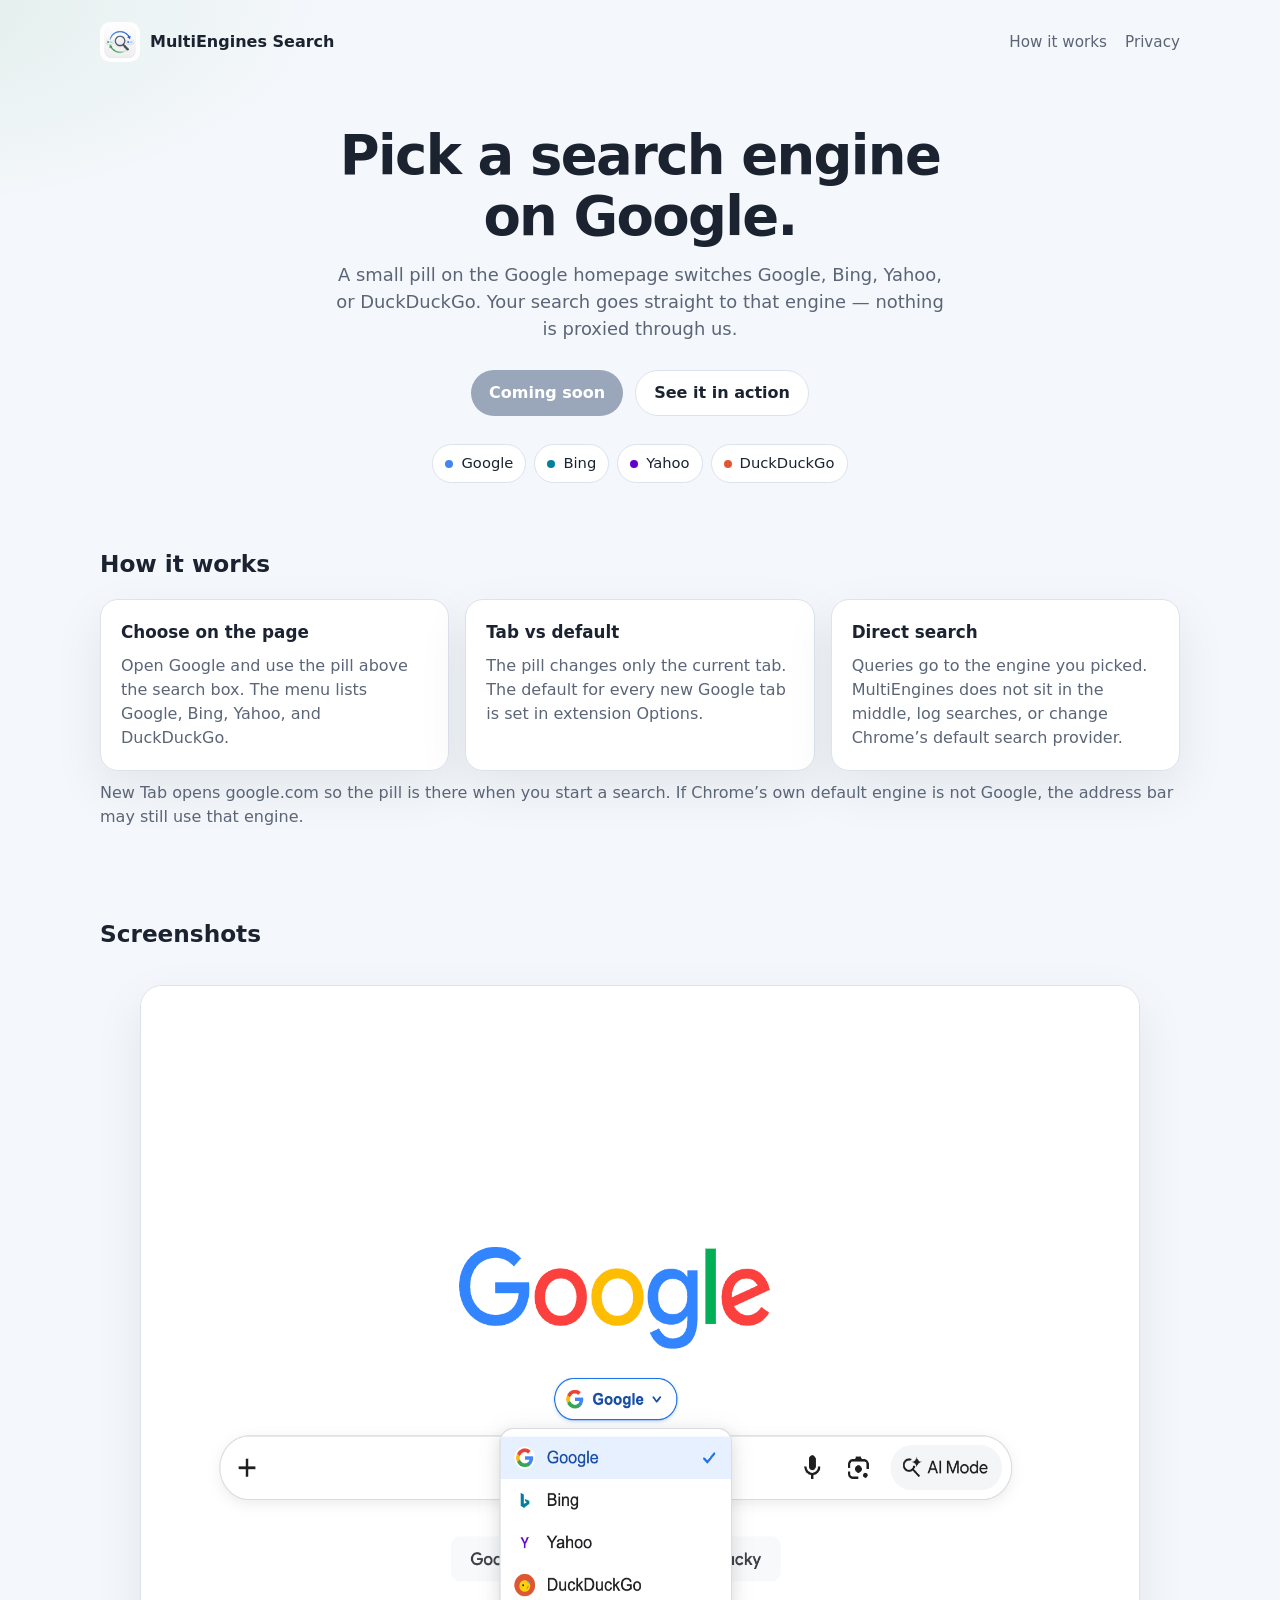
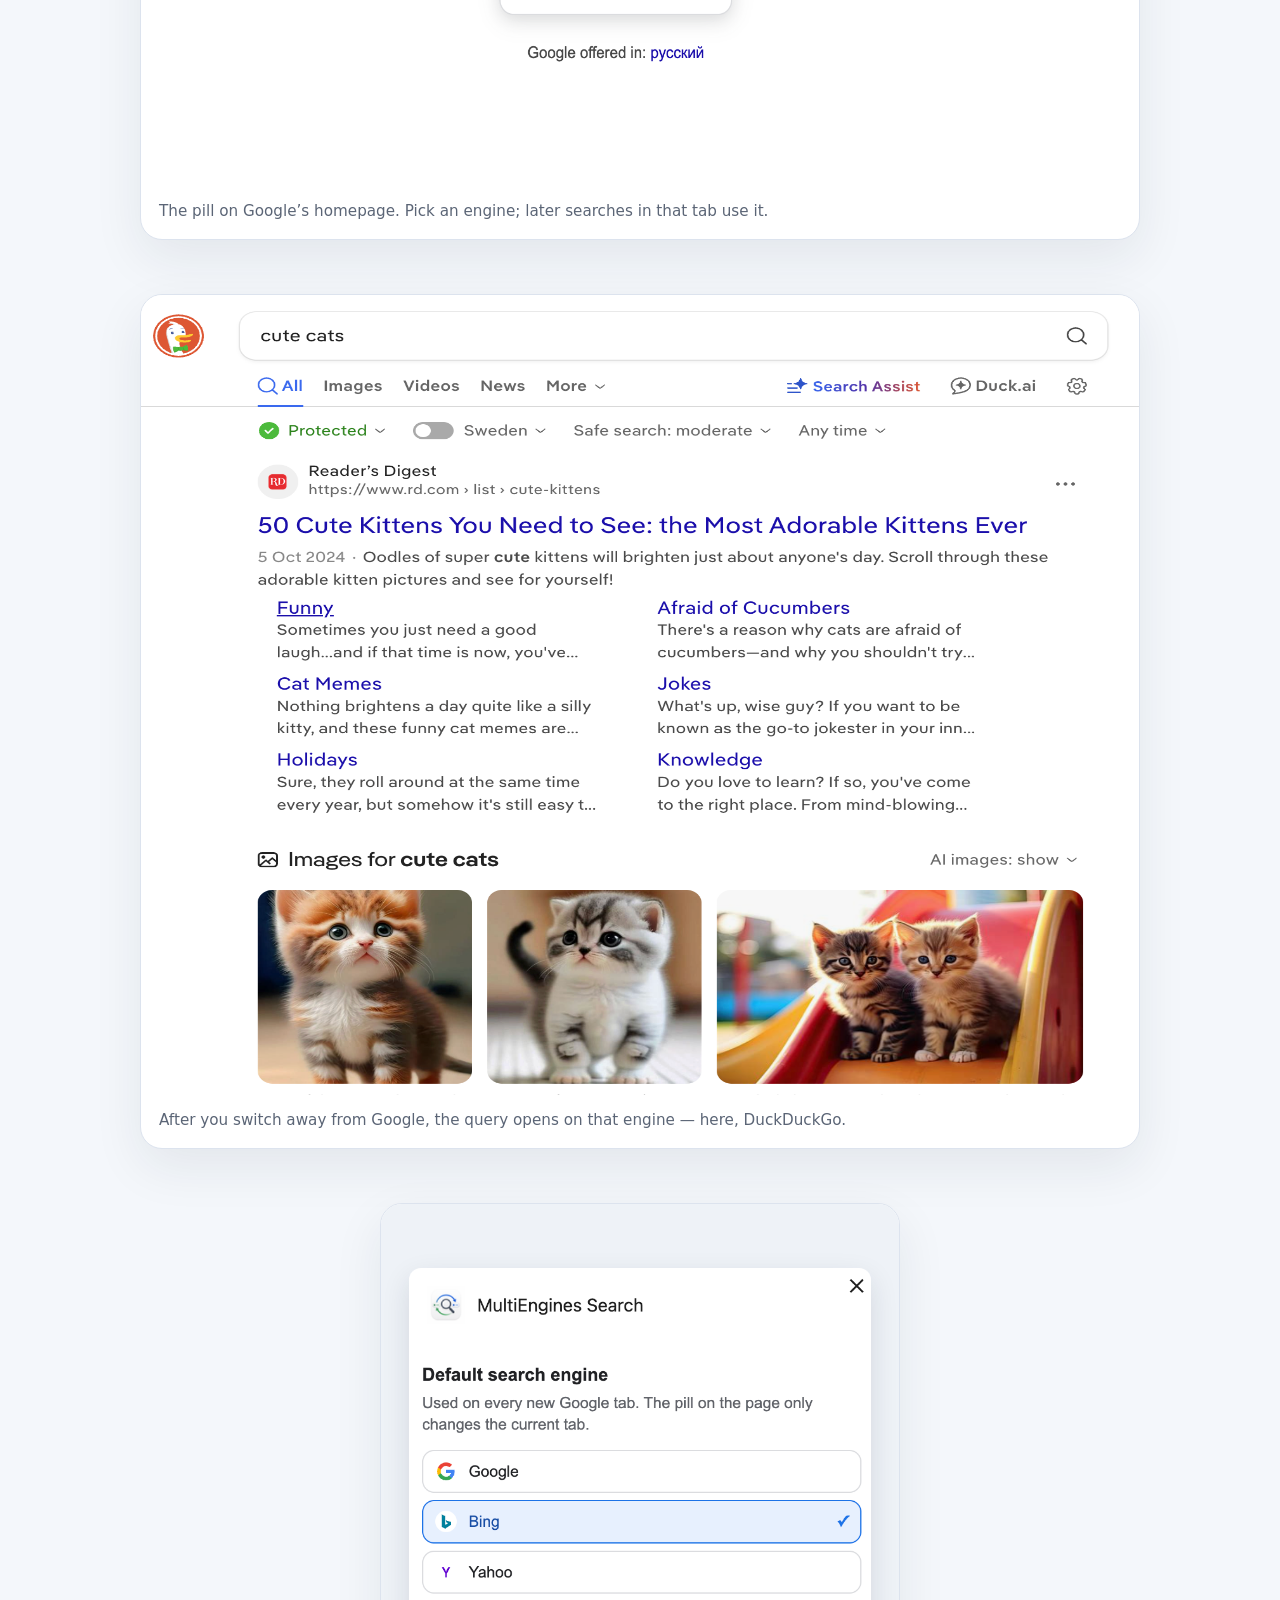
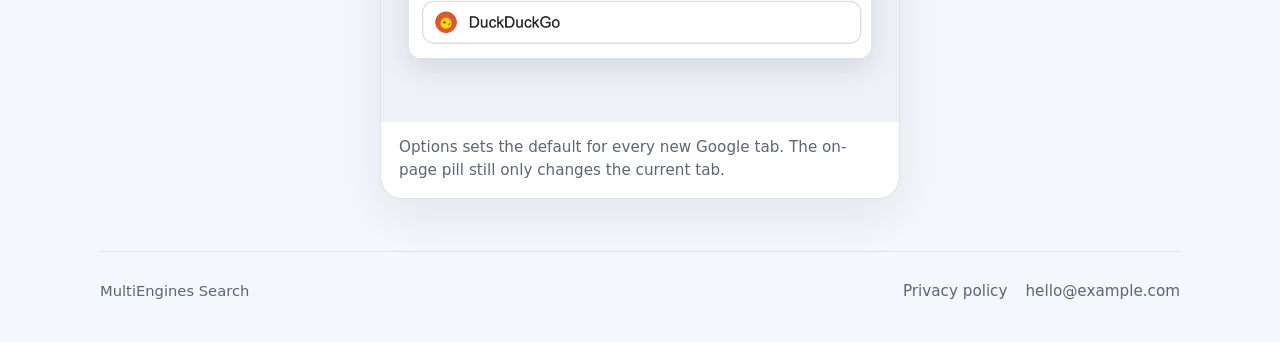
==== index.html @ 8cc6a59e "init(git): init project" ====
<!doctype html>
<html lang="en">
  <head>
    <meta charset="UTF-8" />
    <meta name="viewport" content="width=device-width, initial-scale=1" />
    <title>MultiEngines Search — Pick a search engine on Google</title>
    <meta
      name="description"
      content="A Chrome extension that adds an engine picker to Google. Search Google, Bing, Yahoo, or DuckDuckGo without changing Chrome’s default search provider."
    />
    <link rel="canonical" href="https://defaultsearch.online/" />
    <link rel="icon" href="assets/favicon.png" type="image/png" />
    <meta property="og:title" content="MultiEngines Search" />
    <meta
      property="og:description"
      content="Pick a search engine on Google. Searches go directly to the engine you choose — no proxy."
    />
    <meta property="og:url" content="https://defaultsearch.online/" />
    <meta property="og:image" content="https://defaultsearch.online/assets/logo.png" />
    <link rel="stylesheet" href="styles.css" />
  </head>
  <body>
    <header class="wrap site-header">
      <a class="brand" href="/">
        <img src="assets/logo.png" alt="" width="40" height="40" />
        MultiEngines Search
      </a>
      <nav class="nav">
        <a href="#how">How it works</a>
        <a href="privacy.html">Privacy</a>
      </nav>
    </header>

    <main>
      <section class="wrap hero">
        <h1>Pick a search engine on Google.</h1>
        <p class="lede">
          A small pill on the Google homepage switches Google, Bing, Yahoo, or
          DuckDuckGo. Your search goes straight to that engine — nothing is
          proxied through us.
        </p>
        <div class="actions">
          <a class="btn btn-primary" data-store-cta href="#">Coming soon</a>
          <a class="btn btn-ghost" href="#screens">See it in action</a>
        </div>
        <div class="engines" aria-label="Supported search engines">
          <span class="engine"><i class="g"></i> Google</span>
          <span class="engine"><i class="b"></i> Bing</span>
          <span class="engine"><i class="y"></i> Yahoo</span>
          <span class="engine"><i class="d"></i> DuckDuckGo</span>
        </div>
      </section>

      <section class="wrap section" id="how">
        <h2>How it works</h2>
        <div class="grid">
          <article class="card">
            <h3>Choose on the page</h3>
            <p>
              Open Google and use the pill above the search box. The menu lists
              Google, Bing, Yahoo, and DuckDuckGo.
            </p>
          </article>
          <article class="card">
            <h3>Tab vs default</h3>
            <p>
              The pill changes only the current tab. The default for every new
              Google tab is set in extension Options.
            </p>
          </article>
          <article class="card">
            <h3>Direct search</h3>
            <p>
              Queries go to the engine you picked. MultiEngines does not sit in
              the middle, log searches, or change Chrome’s default search
              provider.
            </p>
          </article>
        </div>
        <p class="note">
          New Tab opens google.com so the pill is there when you start a search.
          If Chrome’s own default engine is not Google, the address bar may
          still use that engine.
        </p>
      </section>

      <section class="wrap section" id="screens">
        <h2>Screenshots</h2>
        <div class="shots">
          <figure class="shot">
            <img
              src="assets/main_engine_switch.png"
              alt="Engine picker pill open on the Google homepage"
              width="1280"
              height="800"
            />
            <figcaption>
              The pill on Google’s homepage. Pick an engine; later searches in
              that tab use it.
            </figcaption>
          </figure>
          <figure class="shot">
            <img
              src="assets/duck_example_search.png"
              alt="Search results on DuckDuckGo after switching engines"
              width="1280"
              height="800"
            />
            <figcaption>
              After you switch away from Google, the query opens on that engine
              — here, DuckDuckGo.
            </figcaption>
          </figure>
          <figure class="shot square">
            <div class="frame">
              <img
                src="assets/options.png"
                alt="Extension options: default search engine list"
                width="700"
                height="600"
              />
            </div>
            <figcaption>
              Options sets the default for every new Google tab. The on-page
              pill still only changes the current tab.
            </figcaption>
          </figure>
        </div>
      </section>
    </main>

    <footer class="wrap site-footer">
      <span>MultiEngines Search</span>
      <nav class="nav">
        <a href="privacy.html">Privacy policy</a>
        <a data-email href="mailto:hello@example.com">hello@example.com</a>
      </nav>
    </footer>
    <script src="config.js"></script>
  </body>
</html>
---- styles.css ----
:root {
  --blue: #2b7de9;
  --blue-deep: #1d5fc0;
  --green: #2ea44f;
  --ink: #1b2330;
  --muted: #5b6576;
  --bg: #f4f7fb;
  --card: #ffffff;
  --line: #dce3ee;
  --shadow: 0 18px 50px rgba(27, 35, 48, 0.08);
  --radius: 18px;
}

* {
  box-sizing: border-box;
}

html {
  scroll-behavior: smooth;
}

body {
  margin: 0;
  color: var(--ink);
  background:
    radial-gradient(1200px 500px at 80% -10%, rgba(43, 125, 233, 0.12), transparent 55%),
    radial-gradient(900px 420px at -10% 0%, rgba(46, 164, 79, 0.1), transparent 50%),
    var(--bg);
  font-family: "Segoe UI", system-ui, -apple-system, sans-serif;
  line-height: 1.5;
}

img {
  max-width: 100%;
  display: block;
}

a {
  color: var(--blue-deep);
}

.wrap {
  width: min(1080px, calc(100% - 40px));
  margin: 0 auto;
}

.site-header,
.site-footer {
  display: flex;
  align-items: center;
  justify-content: space-between;
  gap: 16px;
}

.site-header {
  padding: 22px 0 8px;
}

.brand {
  display: flex;
  align-items: center;
  gap: 10px;
  color: inherit;
  text-decoration: none;
  font-weight: 700;
}

.brand img {
  width: 40px;
  height: 40px;
  border-radius: 10px;
}

.nav {
  display: flex;
  gap: 18px;
}

.nav a {
  color: var(--muted);
  text-decoration: none;
  font-size: 0.95rem;
}

.nav a:hover {
  color: var(--ink);
}

.hero {
  padding: 56px 0 28px;
  text-align: center;
}

.hero h1 {
  margin: 0 auto 14px;
  max-width: 16ch;
  font-size: clamp(2.1rem, 5vw, 3.4rem);
  line-height: 1.12;
  letter-spacing: -0.03em;
}

.lede {
  margin: 0 auto 28px;
  max-width: 620px;
  color: var(--muted);
  font-size: 1.12rem;
}

.actions {
  display: flex;
  justify-content: center;
  gap: 12px;
  flex-wrap: wrap;
}

.btn {
  display: inline-flex;
  align-items: center;
  justify-content: center;
  min-height: 46px;
  padding: 0 18px;
  border-radius: 999px;
  text-decoration: none;
  font-weight: 650;
}

.btn-primary {
  background: linear-gradient(180deg, var(--blue), var(--blue-deep));
  color: #fff;
  box-shadow: 0 8px 20px rgba(43, 125, 233, 0.28);
}

.btn-primary.is-disabled {
  background: #9aa7bb;
  box-shadow: none;
  cursor: not-allowed;
}

.btn-ghost {
  background: #fff;
  color: var(--ink);
  border: 1px solid var(--line);
}

.engines {
  display: flex;
  justify-content: center;
  gap: 8px;
  flex-wrap: wrap;
  margin: 28px 0 0;
}

.engine {
  display: inline-flex;
  align-items: center;
  gap: 8px;
  padding: 7px 12px;
  border: 1px solid var(--line);
  border-radius: 999px;
  background: #fff;
  font-size: 0.92rem;
}

.engine i {
  width: 8px;
  height: 8px;
  border-radius: 50%;
}

.engine .g { background: #4285f4; }
.engine .b { background: #00809d; }
.engine .y { background: #6001d2; }
.engine .d { background: #de5833; }

.section {
  padding: 36px 0;
}

.section h2 {
  margin: 0 0 18px;
  font-size: 1.45rem;
}

.grid {
  display: grid;
  grid-template-columns: repeat(3, 1fr);
  gap: 16px;
}

.card {
  background: var(--card);
  border: 1px solid var(--line);
  border-radius: var(--radius);
  padding: 20px;
  box-shadow: var(--shadow);
}

.card h3 {
  margin: 0 0 8px;
  font-size: 1.05rem;
}

.card p {
  margin: 0;
  color: var(--muted);
}

.shots {
  display: grid;
  gap: 22px;
}

.shot {
  background: var(--card);
  border: 1px solid var(--line);
  border-radius: 22px;
  overflow: hidden;
  box-shadow: var(--shadow);
}

.shot figcaption {
  padding: 14px 18px 16px;
  color: var(--muted);
  font-size: 0.95rem;
}

.shot img {
  width: 100%;
  background: #eef2f7;
}

.shot.square {
  max-width: 520px;
  margin-inline: auto;
}

.shot.square .frame {
  aspect-ratio: 1;
  display: grid;
  place-items: center;
  padding: 28px;
  background: #eef2f7;
}

.shot.square img {
  width: auto;
  height: auto;
  max-width: 100%;
  max-height: 100%;
  object-fit: contain;
  border-radius: 12px;
  box-shadow: 0 10px 28px rgba(27, 35, 48, 0.12);
}

.note {
  margin-top: 10px;
  color: var(--muted);
}

.site-footer {
  padding: 28px 0 40px;
  border-top: 1px solid var(--line);
  color: var(--muted);
  font-size: 0.92rem;
}

.legal {
  max-width: 760px;
}

.legal h1 {
  margin: 28px 0 8px;
  font-size: 2rem;
}

.legal .meta {
  color: var(--muted);
  margin-bottom: 28px;
}

.legal h2 {
  margin: 28px 0 8px;
  font-size: 1.15rem;
}

.legal p,
.legal li {
  color: #334155;
}

@media (max-width: 800px) {
  .grid {
    grid-template-columns: 1fr;
  }

  .site-footer {
    flex-direction: column;
    align-items: flex-start;
  }
}
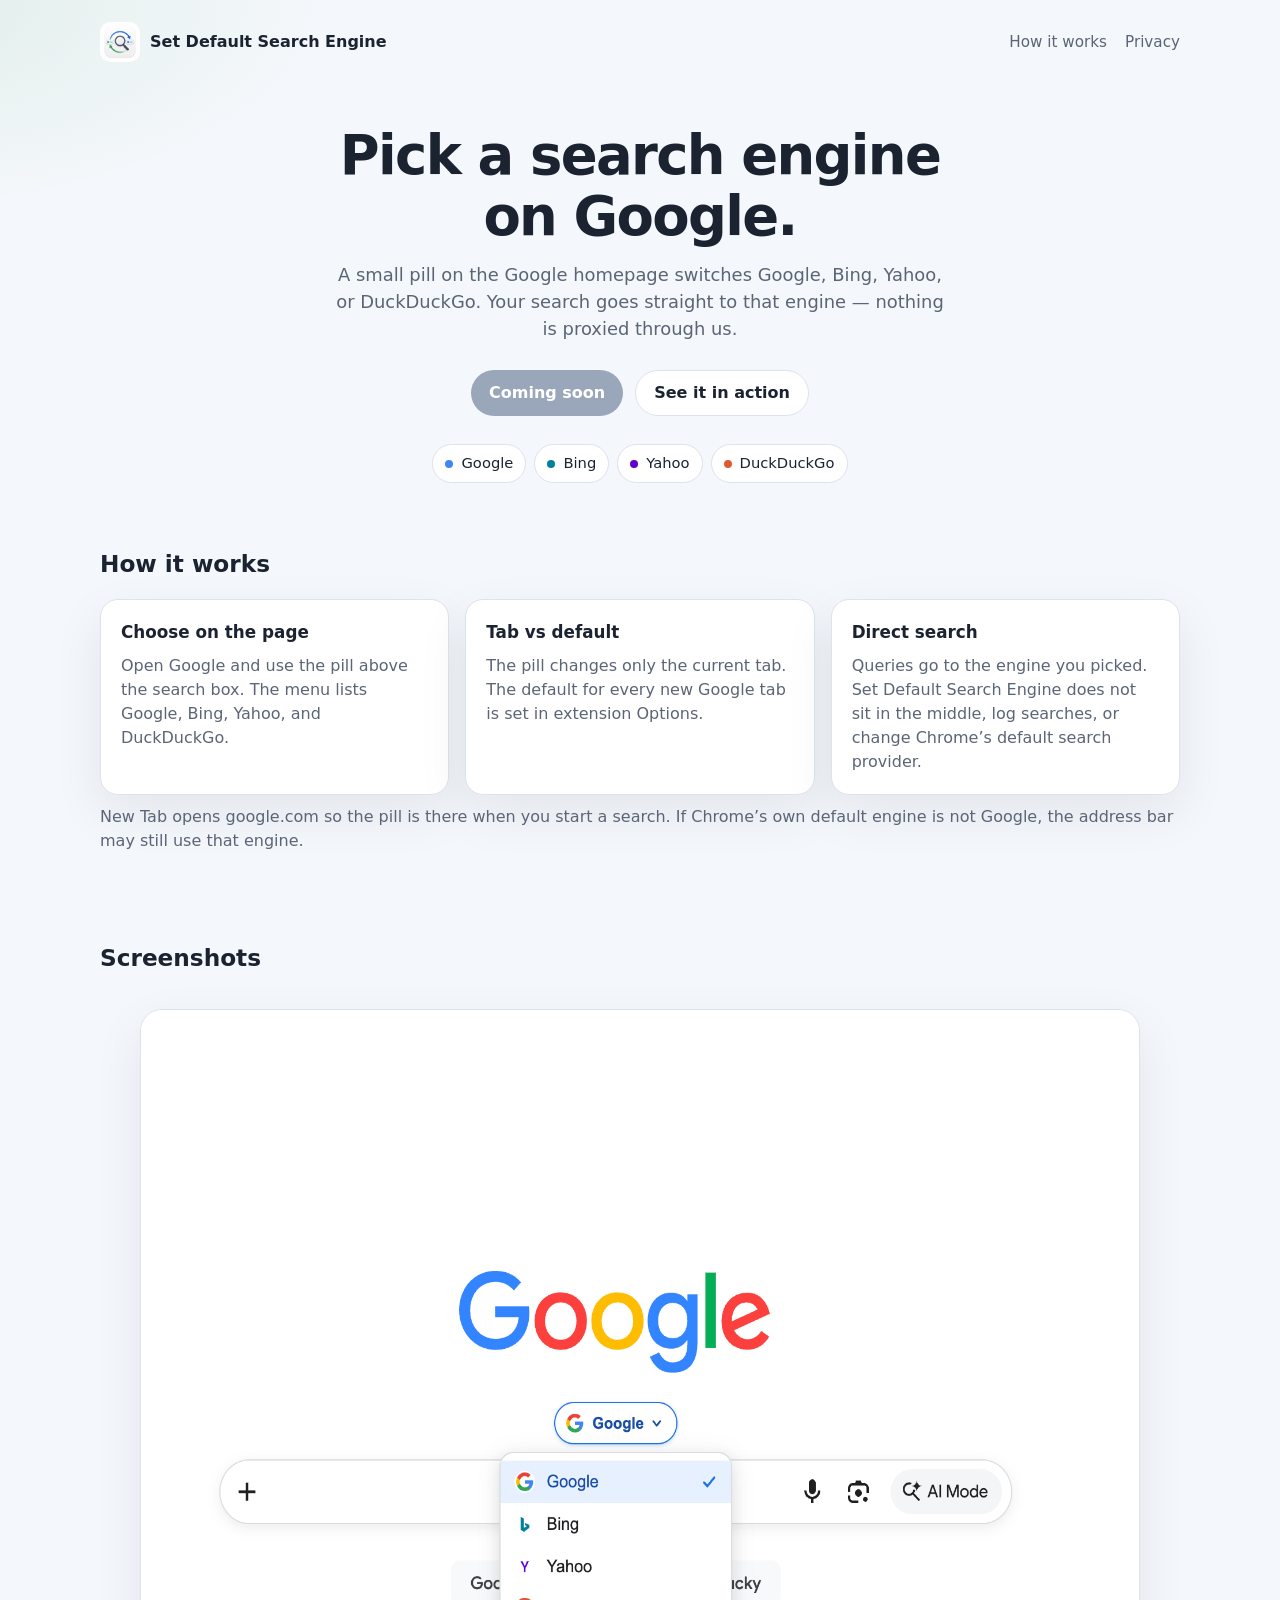
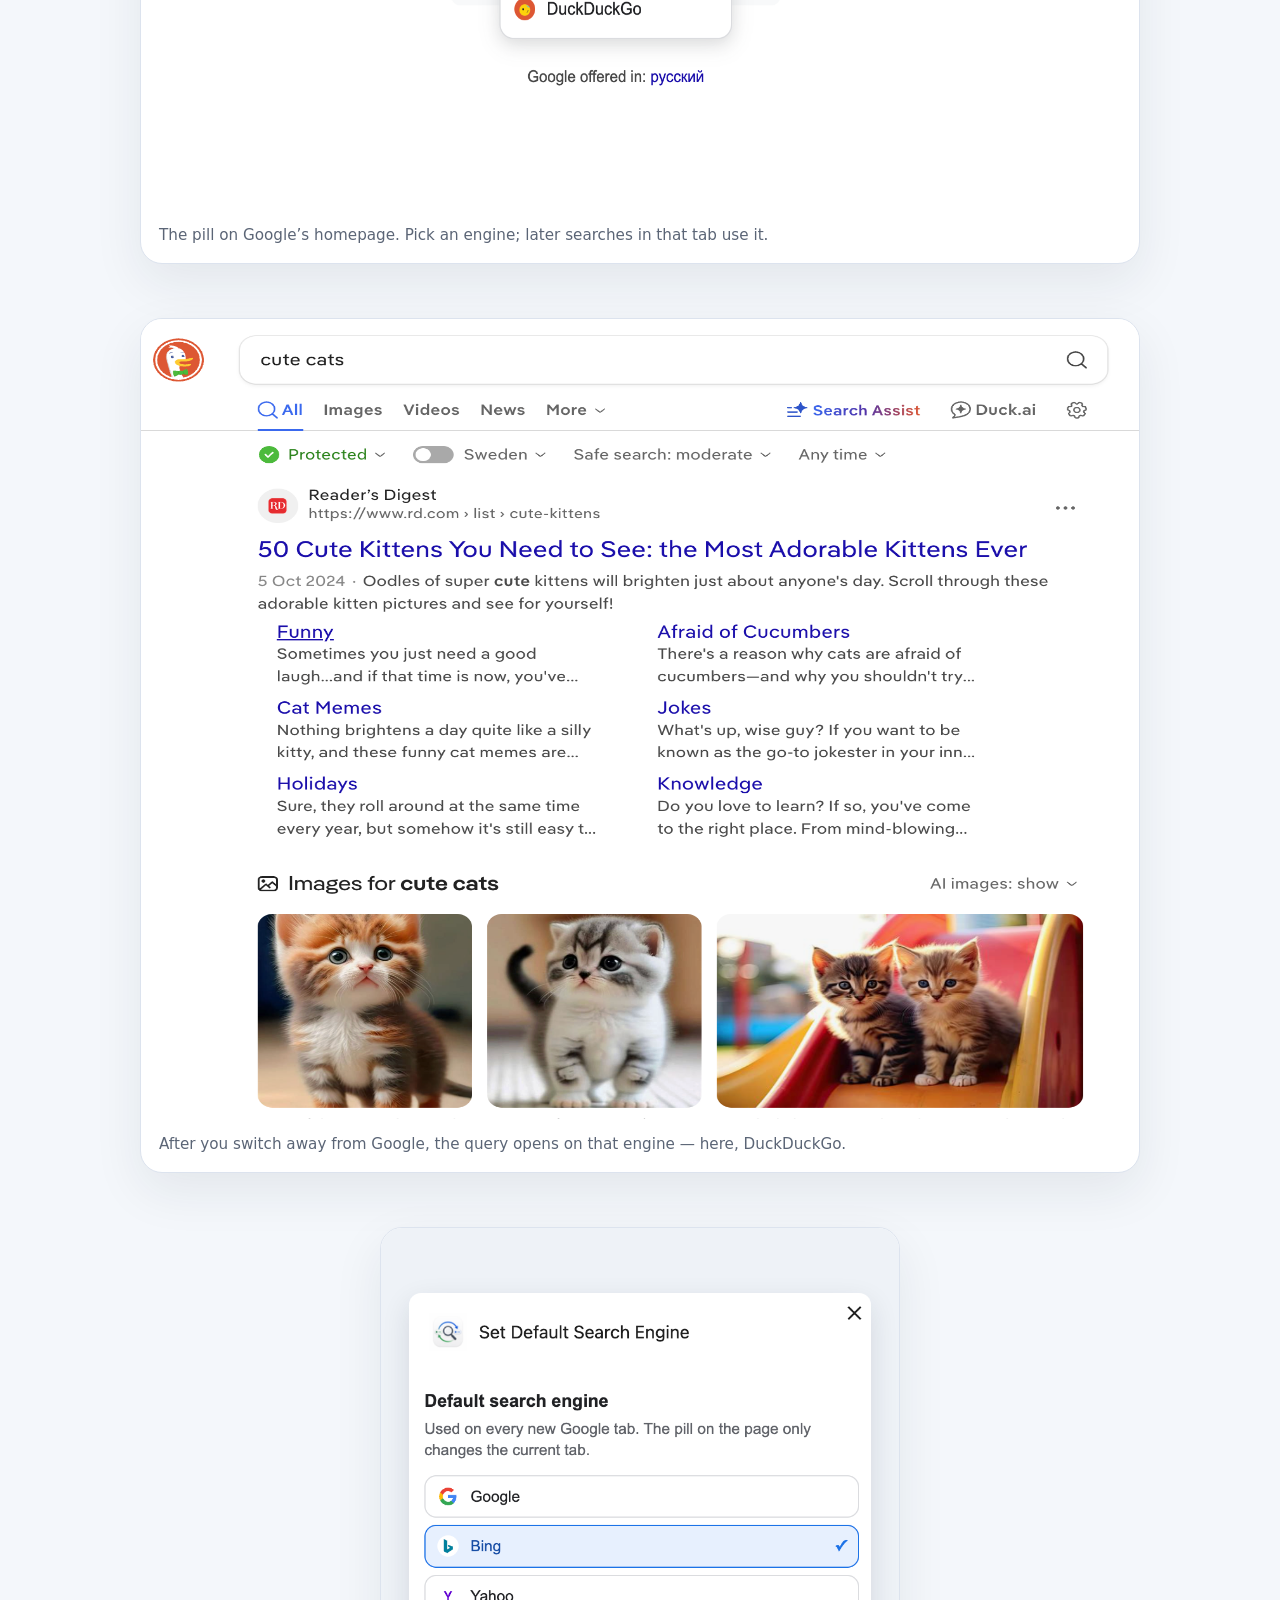
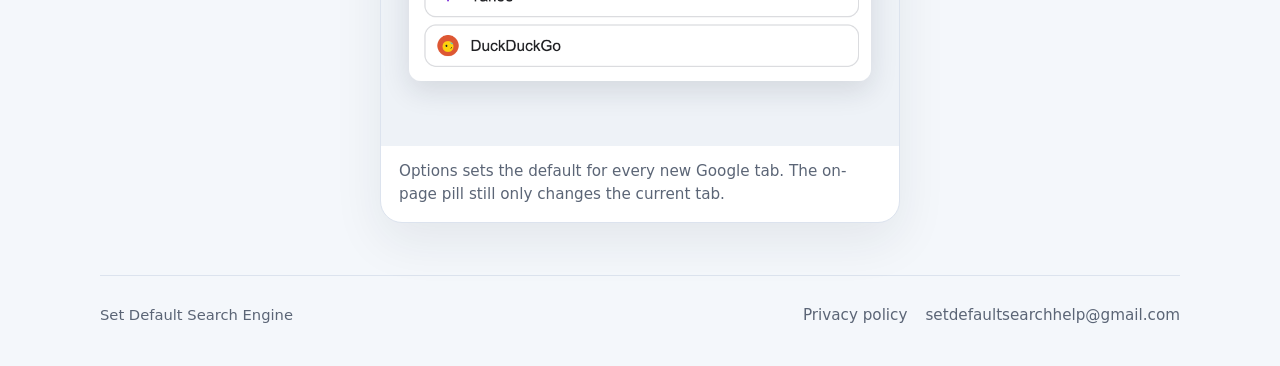
==== commit f351063e: "init(git): init project" ====
--- a/index.html
+++ b/index.html
@@ -3,14 +3,14 @@
   <head>
     <meta charset="UTF-8" />
     <meta name="viewport" content="width=device-width, initial-scale=1" />
-    <title>MultiEngines Search — Pick a search engine on Google</title>
+    <title>Set Default Search Engine — Pick a search engine on Google</title>
     <meta
       name="description"
       content="A Chrome extension that adds an engine picker to Google. Search Google, Bing, Yahoo, or DuckDuckGo without changing Chrome’s default search provider."
     />
     <link rel="canonical" href="https://defaultsearch.online/" />
     <link rel="icon" href="assets/favicon.png" type="image/png" />
-    <meta property="og:title" content="MultiEngines Search" />
+    <meta property="og:title" content="Set Default Search Engine" />
     <meta
       property="og:description"
       content="Pick a search engine on Google. Searches go directly to the engine you choose — no proxy."
@@ -23,7 +23,7 @@
     <header class="wrap site-header">
       <a class="brand" href="/">
         <img src="assets/logo.png" alt="" width="40" height="40" />
-        MultiEngines Search
+        Set Default Search Engine
       </a>
       <nav class="nav">
         <a href="#how">How it works</a>
@@ -71,7 +71,7 @@
           <article class="card">
             <h3>Direct search</h3>
             <p>
-              Queries go to the engine you picked. MultiEngines does not sit in
+              Queries go to the engine you picked. Set Default Search Engine does not sit in
               the middle, log searches, or change Chrome’s default search
               provider.
             </p>
@@ -130,10 +130,12 @@
     </main>
 
     <footer class="wrap site-footer">
-      <span>MultiEngines Search</span>
+      <span>Set Default Search Engine</span>
       <nav class="nav">
         <a href="privacy.html">Privacy policy</a>
-        <a data-email href="mailto:hello@example.com">hello@example.com</a>
+        <a data-email href="mailto:setdefaultsearchhelp@gmail.com"
+          >setdefaultsearchhelp@gmail.com</a
+        >
       </nav>
     </footer>
     <script src="config.js"></script>
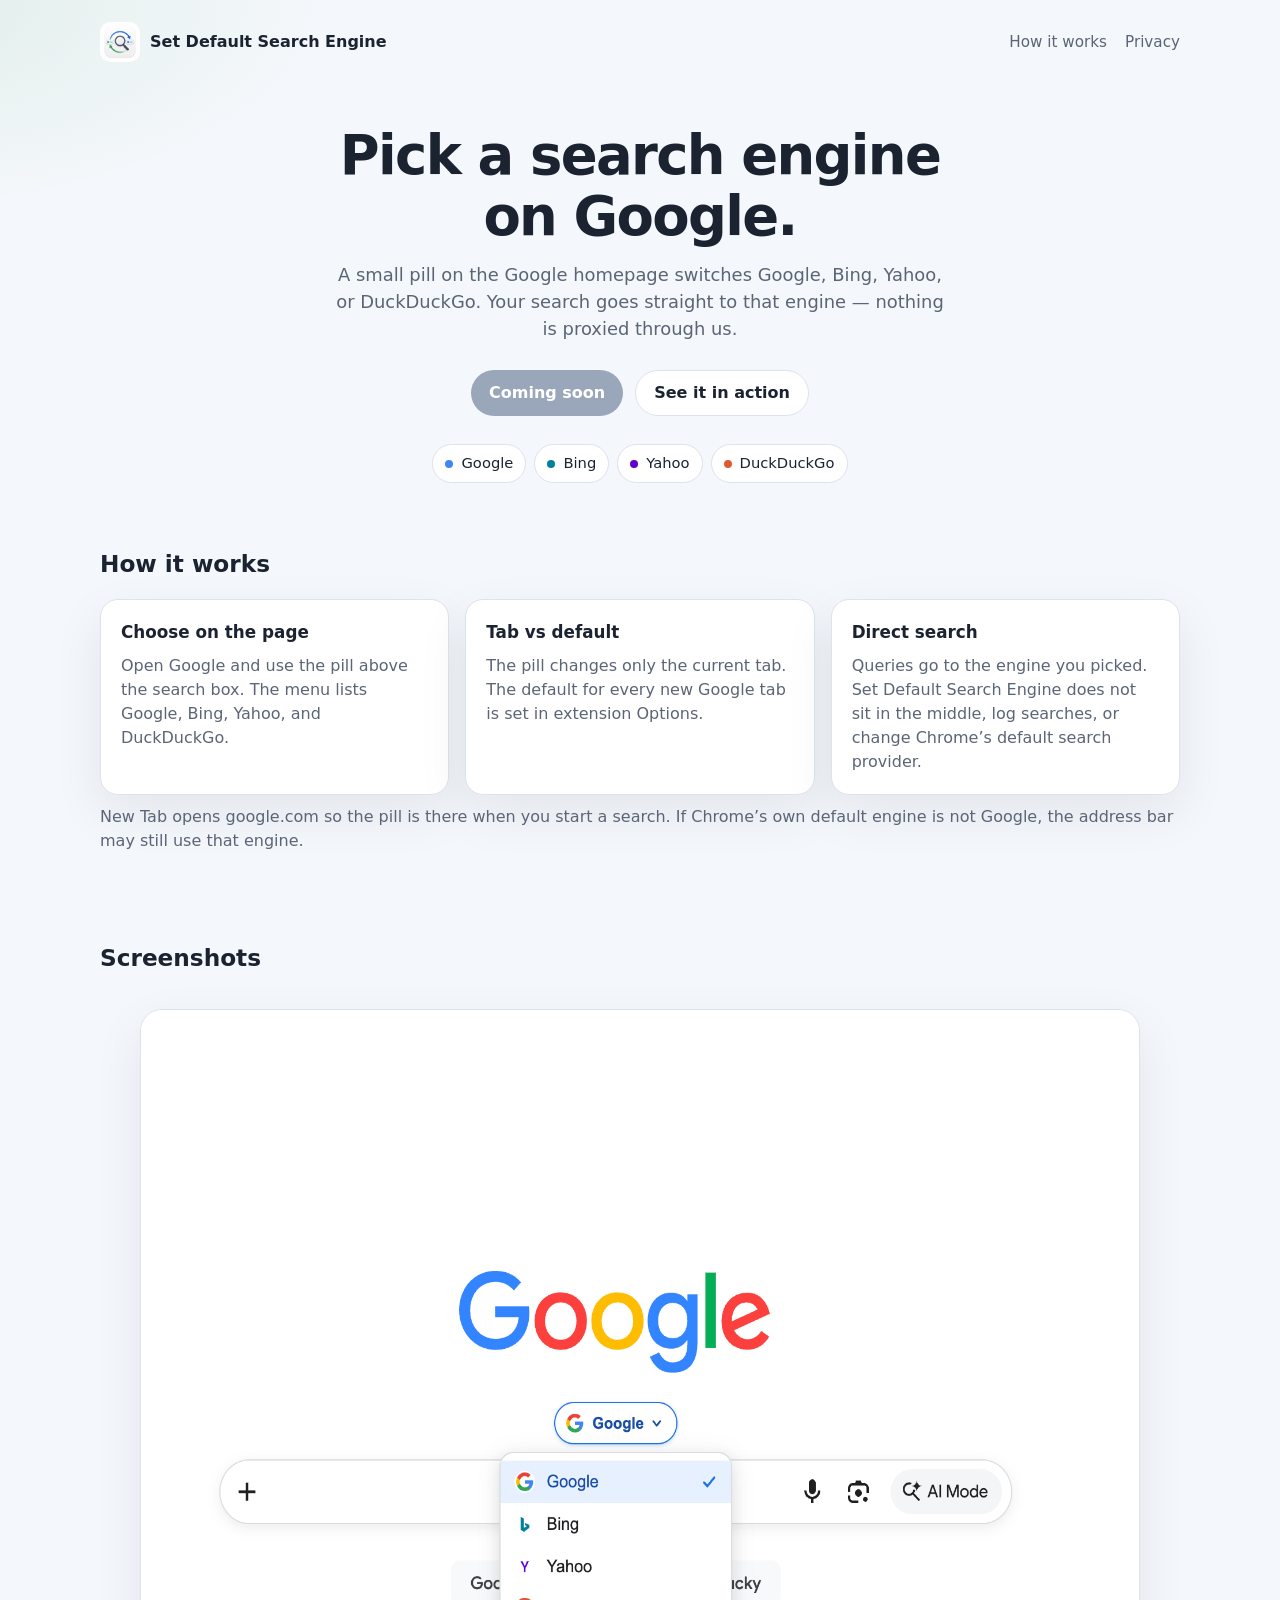
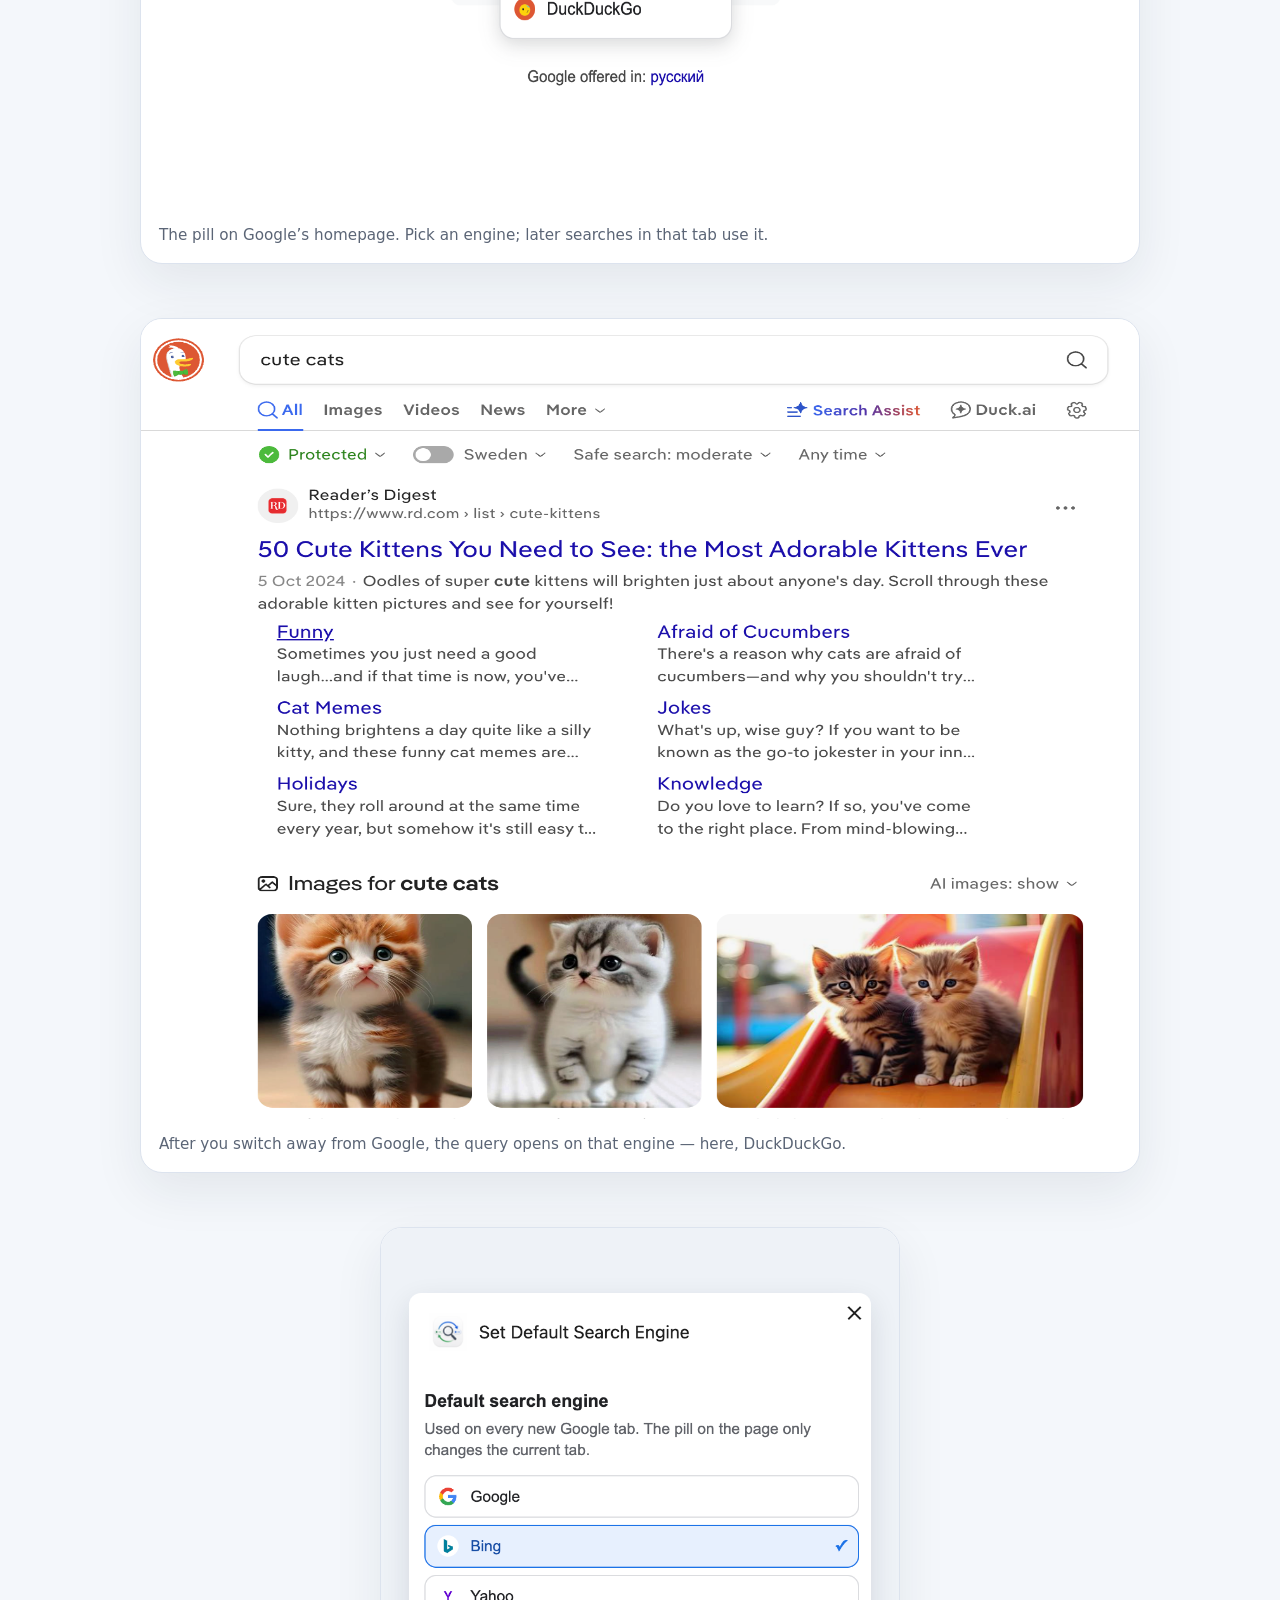
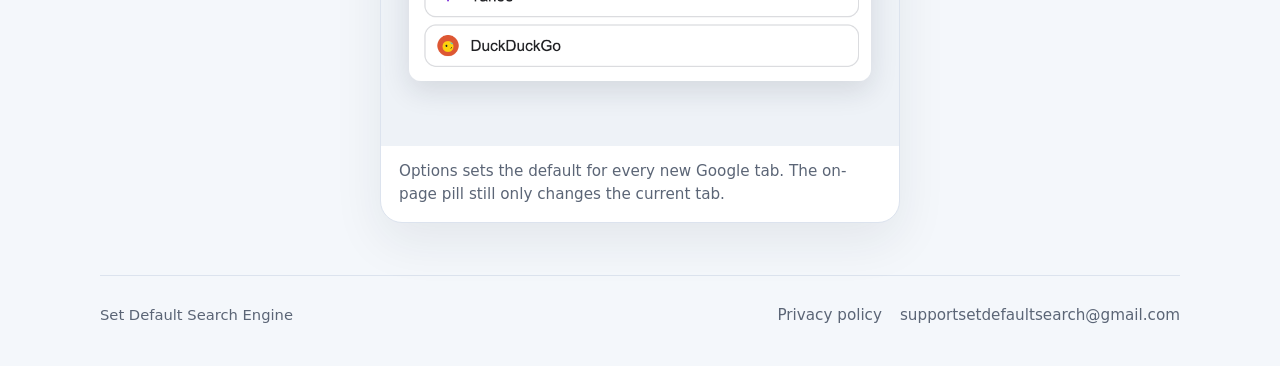
==== commit 389440ab: "chore: fix privacy" ====
--- a/index.html
+++ b/index.html
@@ -133,8 +133,8 @@
       <span>Set Default Search Engine</span>
       <nav class="nav">
         <a href="privacy.html">Privacy policy</a>
-        <a data-email href="mailto:setdefaultsearchhelp@gmail.com"
-          >setdefaultsearchhelp@gmail.com</a
+        <a data-email href="mailto:supportsetdefaultsearch@gmail.com"
+          >supportsetdefaultsearch@gmail.com</a
         >
       </nav>
     </footer>
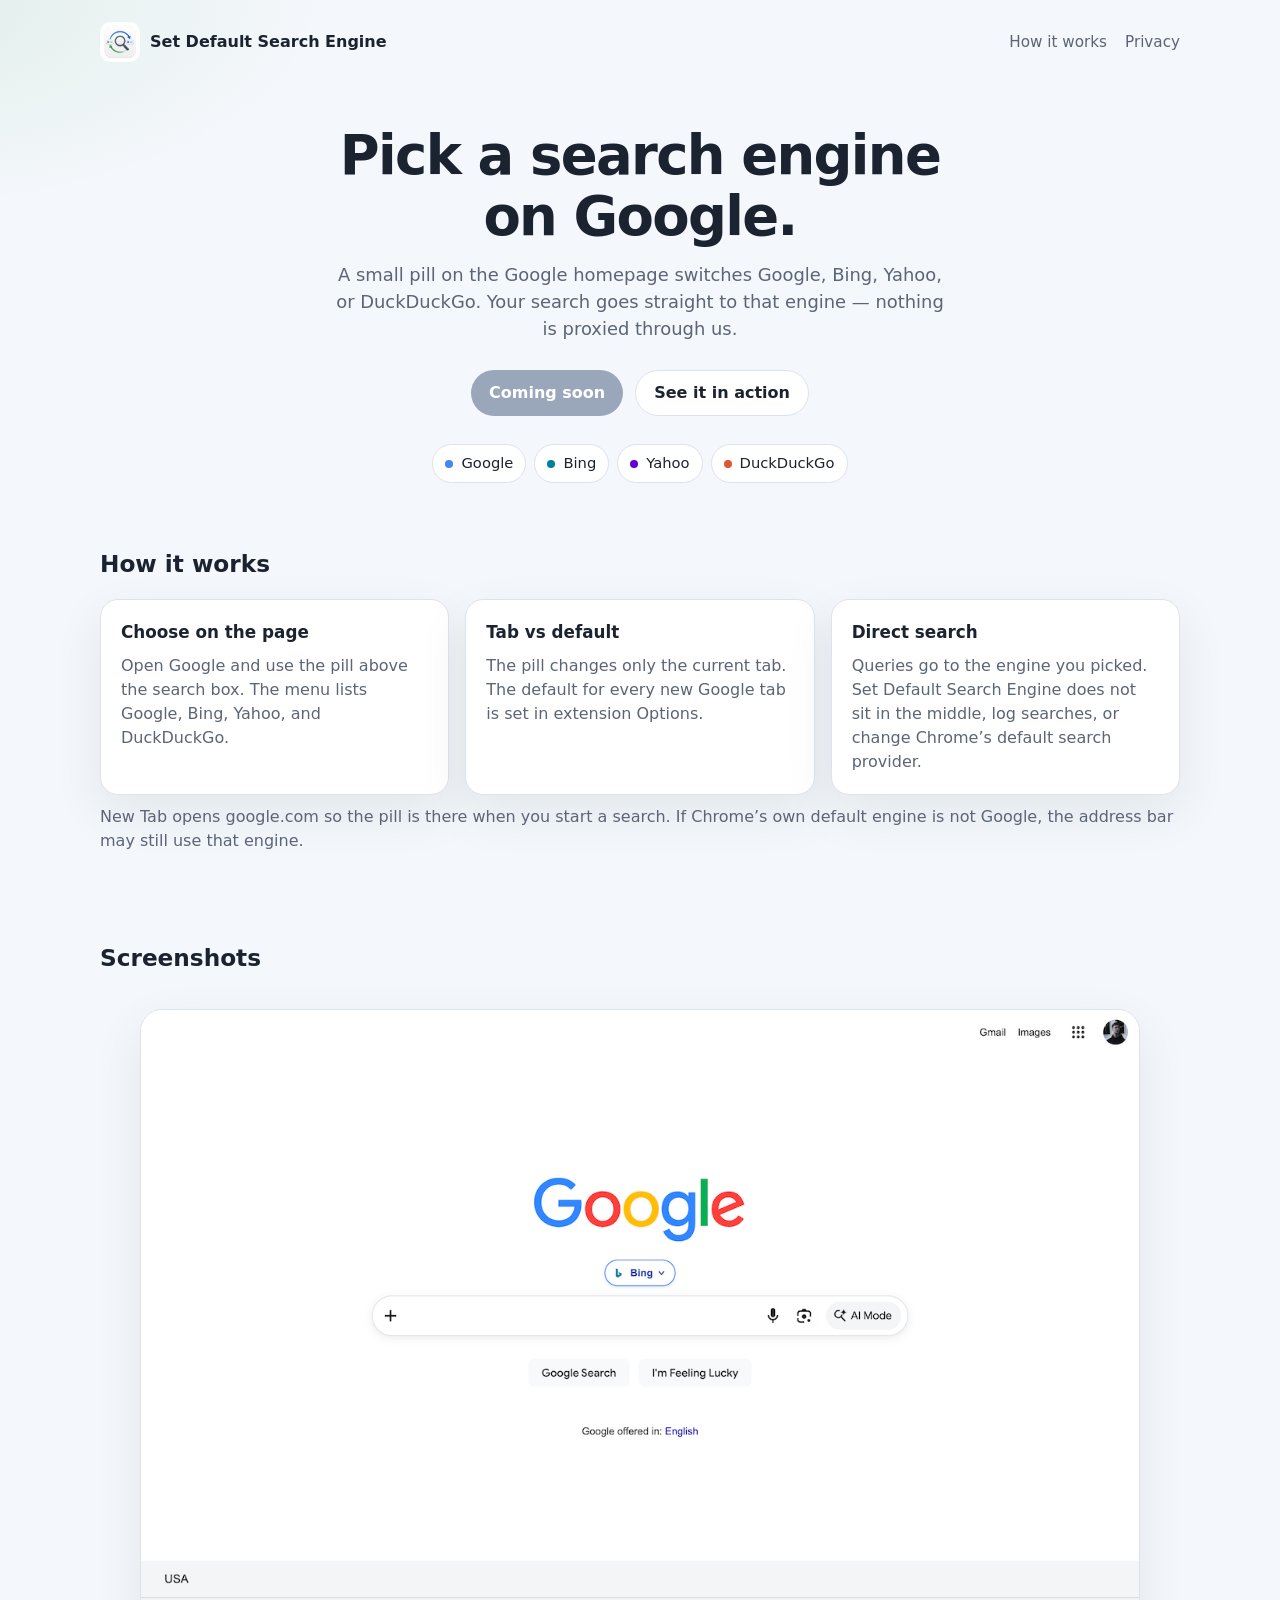
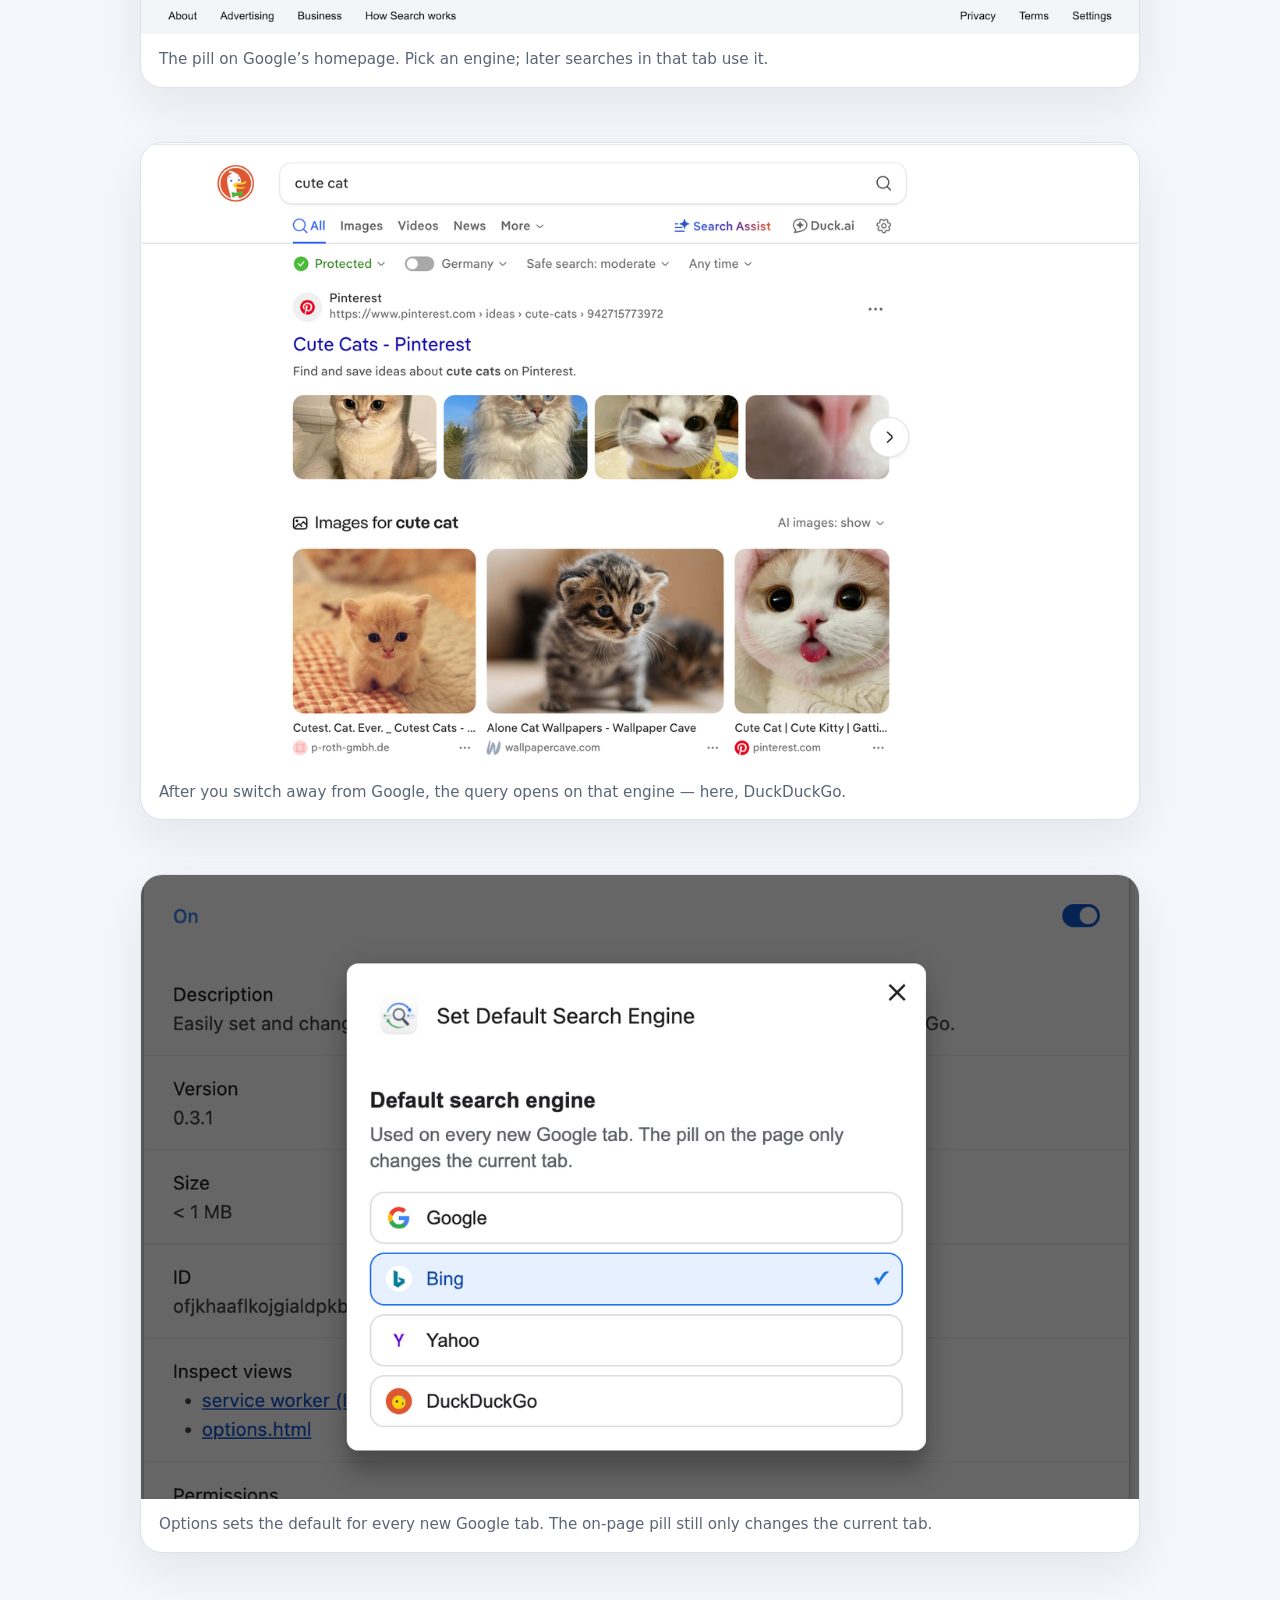
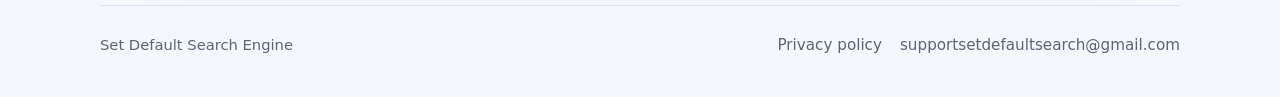
==== commit 5787f68a: "update screenshots" ====
--- a/index.html
+++ b/index.html
@@ -111,15 +111,13 @@
               — here, DuckDuckGo.
             </figcaption>
           </figure>
-          <figure class="shot square">
-            <div class="frame">
-              <img
-                src="assets/options.png"
-                alt="Extension options: default search engine list"
-                width="700"
-                height="600"
-              />
-            </div>
+          <figure class="shot">
+            <img
+              src="assets/options.png"
+              alt="Extension options: default search engine list"
+              width="1280"
+              height="800"
+            />
             <figcaption>
               Options sets the default for every new Google tab. The on-page
               pill still only changes the current tab.
--- a/styles.css
+++ b/styles.css
@@ -226,6 +226,10 @@
 
 .shot img {
   width: 100%;
+  height: auto;
+  aspect-ratio: 16 / 10;
+  object-fit: cover;
+  object-position: top left;
   background: #eef2f7;
 }
 
@@ -247,7 +251,9 @@
   height: auto;
   max-width: 100%;
   max-height: 100%;
+  aspect-ratio: auto;
   object-fit: contain;
+  object-position: center;
   border-radius: 12px;
   box-shadow: 0 10px 28px rgba(27, 35, 48, 0.12);
 }
